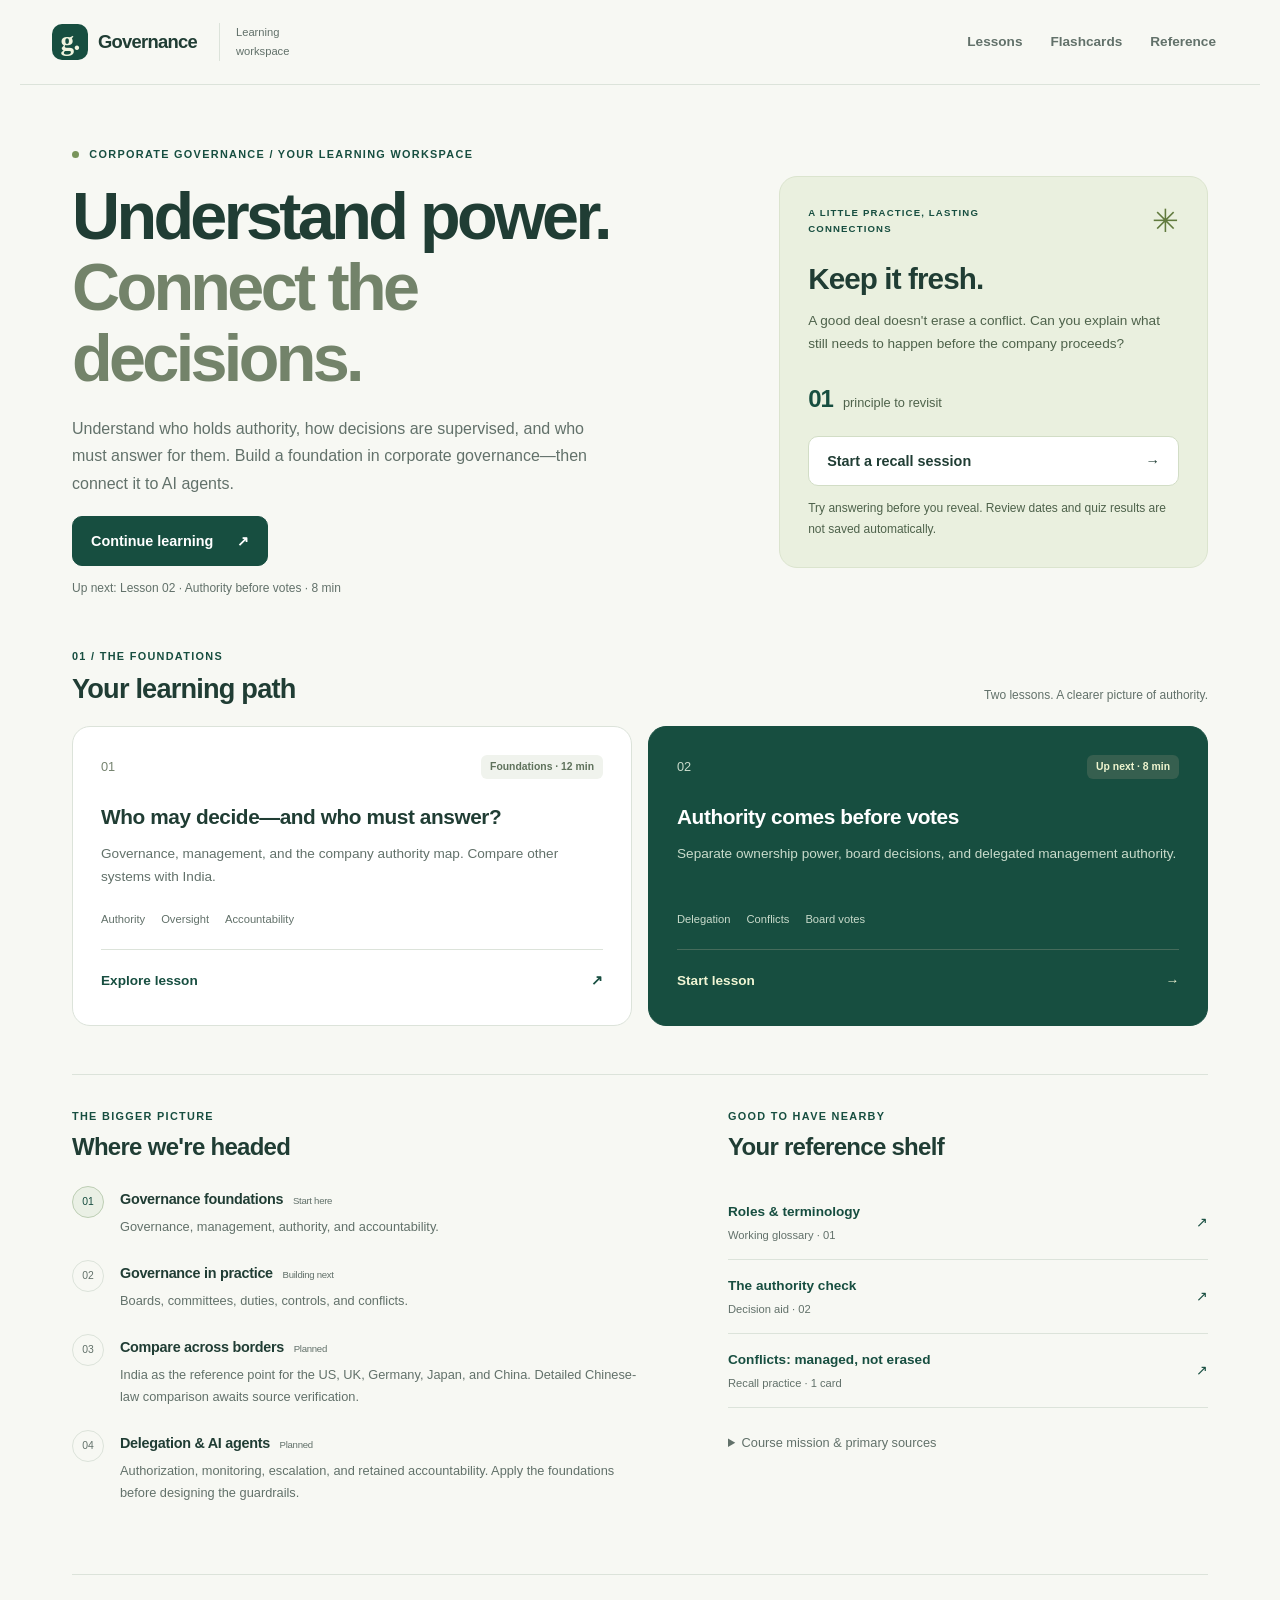
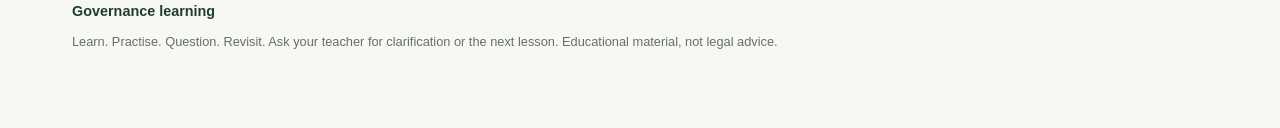
==== index.html @ 14df1645 "Initial release of corporate governance learning site" ====
<!doctype html>
<html lang="en">
<head>
  <meta charset="utf-8">
  <meta name="viewport" content="width=device-width,initial-scale=1">
  <meta name="theme-color" content="#174e40">
  <title>Governance · Learning dashboard</title>
  <link rel="stylesheet" href="assets/course.css">
</head>
<body class="dashboard">
<a class="skip-link" href="#main">Skip to content</a>
<header class="site-header">
  <nav class="site-nav" aria-label="Course navigation">
    <a class="site-brand" href="index.html" aria-current="page">Governance<span class="brand-caption">Learning workspace</span></a>
    <div class="nav-links"><a href="#lessons">Lessons</a><a href="reference/flashcards.html">Flashcards</a><a href="#references">Reference</a></div>
  </nav>
</header>
<main id="main">
  <section class="dashboard-hero" aria-labelledby="welcome-title">
    <div>
      <p class="eyebrow"><span class="status-dot" aria-hidden="true"></span> Corporate governance / Your learning workspace</p>
      <h1 id="welcome-title">Understand power.<br><span>Connect the decisions.</span></h1>
      <p class="hero-description">Understand who holds authority, how decisions are supervised, and who must answer for them. Build a foundation in corporate governance—then connect it to AI agents.</p>
      <a class="button-link primary" href="lessons/0002-authority-before-votes.html">Continue learning <span aria-hidden="true">↗</span></a>
      <p class="hero-caption">Up next: Lesson 02 · Authority before votes · 8 min</p>
    </div>
    <aside class="review-card" aria-labelledby="review-title">
      <div class="card-topline"><span class="eyebrow">A little practice, lasting connections</span><span class="spark" aria-hidden="true">✳</span></div>
      <h2 id="review-title">Keep it fresh.</h2>
      <p>A good deal doesn't erase a conflict. Can you explain what still needs to happen before the company proceeds?</p>
      <p class="recall-summary"><strong>01</strong><span>principle to revisit</span></p>
      <a class="button-link" href="reference/flashcards.html">Start a recall session <span aria-hidden="true">→</span></a>
      <p class="review-note">Try answering before you reveal. Review dates and quiz results are not saved automatically.</p>
    </aside>
  </section>
  <section id="lessons" class="course-section" aria-labelledby="course-title">
    <div class="section-heading"><div><p class="eyebrow">01 / The foundations</p><h2 id="course-title">Your learning path</h2></div><span class="section-note">Two lessons. A clearer picture of authority.</span></div>
    <div class="lesson-grid">
      <article class="lesson-card">
        <div class="card-topline"><span class="lesson-number">01</span><span class="badge">Foundations · 12 min</span></div>
        <h3>Who may decide—and who must answer?</h3><p>Governance, management, and the company authority map. Compare other systems with India.</p>
        <div class="lesson-topics"><span>Authority</span><span>Oversight</span><span>Accountability</span></div>
        <a class="lesson-link" href="lessons/0001-governance-map.html">Explore lesson <span aria-hidden="true">↗</span></a>
      </article>
      <article class="lesson-card next-lesson">
        <div class="card-topline"><span class="lesson-number">02</span><span class="badge">Up next · 8 min</span></div>
        <h3>Authority comes before votes</h3><p>Separate ownership power, board decisions, and delegated management authority.</p>
        <div class="lesson-topics"><span>Delegation</span><span>Conflicts</span><span>Board votes</span></div>
        <a class="lesson-link" href="lessons/0002-authority-before-votes.html">Start lesson <span aria-hidden="true">→</span></a>
      </article>
    </div>
  </section>
  <div class="dashboard-bottom">
    <section aria-labelledby="route-title">
      <p class="eyebrow">The bigger picture</p><h2 id="route-title">Where we're headed</h2>
      <ol class="roadmap">
        <li><span class="route-marker" aria-hidden="true">01</span><div><h3>Governance foundations <span class="text-badge">Start here</span></h3><p>Governance, management, authority, and accountability.</p></div></li>
        <li><span class="route-marker" aria-hidden="true">02</span><div><h3>Governance in practice <span class="text-badge">Building next</span></h3><p>Boards, committees, duties, controls, and conflicts.</p></div></li>
        <li><span class="route-marker" aria-hidden="true">03</span><div><h3>Compare across borders <span class="text-badge">Planned</span></h3><p>India as the reference point for the US, UK, Germany, Japan, and China. Detailed Chinese-law comparison awaits source verification.</p></div></li>
        <li><span class="route-marker" aria-hidden="true">04</span><div><h3>Delegation &amp; AI agents <span class="text-badge">Planned</span></h3><p>Authorization, monitoring, escalation, and retained accountability. Apply the foundations before designing the guardrails.</p></div></li>
      </ol>
    </section>
    <section id="references" class="shelf" aria-labelledby="shelf-title">
      <p class="eyebrow">Good to have nearby</p><h2 id="shelf-title">Your reference shelf</h2>
      <ul class="resource-list">
        <li><a href="reference/governance-basics.html"><span>Roles &amp; terminology<small>Working glossary · 01</small></span><span aria-hidden="true">↗</span></a></li>
        <li><a href="reference/authority-check.html"><span>The authority check<small>Decision aid · 02</small></span><span aria-hidden="true">↗</span></a></li>
        <li><a href="reference/flashcards.html"><span>Conflicts: managed, not erased<small>Recall practice · 1 card</small></span><span aria-hidden="true">↗</span></a></li>
      </ul>
      <details class="course-notes"><summary>Course mission &amp; primary sources</summary><ul><li><a href="MISSION.md">Learning mission</a></li><li><a href="RESOURCES.md">Curated primary sources &amp; research gaps</a></li></ul><p>Sources include India's Companies Act, Delaware law, the UK and German governance codes, and Japan Exchange Group materials.</p></details>
    </section>
  </div>
  <footer class="dashboard-footer"><strong>Governance learning</strong><p>Learn. Practise. Question. Revisit. Ask your teacher for clarification or the next lesson. Educational material, not legal advice.</p></footer>
</main>
</body>
</html>
---- assets/course.css ----
:root {
  color-scheme: light;
  --ink: #203d34;
  --muted: #62716a;
  --accent: #174e40;
  --paper: #f7f8f3;
  --surface: #fff;
  --line: #dce3da;
  --soft: #eaf0e5;
  --radius: 18px;
  font-family: -apple-system, BlinkMacSystemFont, "Segoe UI", sans-serif;
}
* { box-sizing: border-box; }
html { scroll-behavior: smooth; scroll-padding-top: 24px; }
body { margin: 0; background: var(--paper); color: var(--ink); font-size: 16px; line-height: 1.7; -webkit-text-size-adjust: 100%; }
[hidden] { display: none !important; }
a { color: var(--accent); text-underline-offset: 4px; }
a:hover { text-decoration-thickness: 2px; }
:focus-visible { outline: 3px solid #a35c24; outline-offset: 5px; }
main { width: min(100%, 900px); margin: auto; padding: 24px 20px 40px; }
h1, h2, h3 { line-height: 1.2; text-wrap: balance; }
h1 { margin: 24px 0; font-size: clamp(2rem, 6vw, 3.25rem); font-weight: 650; letter-spacing: -.045em; }
h2 { margin-top: 2.25rem; font-size: 1.5rem; letter-spacing: -.03em; }
h3 { font-size: 1.15rem; letter-spacing: -.02em; }
p { margin: 0 0 1.2rem; }
li + li { margin-top: 6px; }
small, .small { color: var(--muted); font-size: .85rem; }
.eyebrow { color: var(--accent); font-size: .68rem; font-weight: 700; text-transform: uppercase; letter-spacing: .12em; margin: 0 0 16px; }
.skip-link { position: absolute; top: -100px; left: 16px; z-index: 10; background: white; padding: 12px 20px; border-radius: 8px; }
.skip-link:focus { top: 12px; }
.site-header { max-width: 1240px; margin: auto; padding: 20px 20px 0; border-bottom: 1px solid var(--line); }
.site-nav { display: flex; flex-direction: column; align-items: flex-start; gap: 12px; }
.site-brand { display: flex; align-items: center; gap: 10px; width: 100%; color: var(--ink); font-size: 1.15rem; font-weight: 750; letter-spacing: -.04em; text-decoration: none; }
.site-brand::before { content: "g."; display: grid; place-items: center; flex: 0 0 36px; height: 36px; background: var(--accent); border-radius: 10px; color: #f1f4de; font-family: Georgia, serif; font-size: 1.7rem; line-height: 1; }
.brand-caption { display: none; font-size: .7rem; font-weight: 400; letter-spacing: 0; color: var(--muted); }
.nav-links { display: flex; flex-wrap: wrap; gap: 4px; padding-bottom: 12px; font-size: .85rem; }
.nav-links a { display: inline-flex; align-items: center; min-height: 44px; padding: 8px 12px; border-radius: 9px; text-decoration: none; color: var(--muted); font-weight: 550; }
.nav-links a:hover, .nav-links a[aria-current="page"] { background: var(--soft); color: var(--accent); }
button, .button-link { display: inline-flex; justify-content: center; align-items: center; gap: 24px; min-height: 48px; max-width: 100%; padding: 12px 18px; background: var(--surface); border: 1px solid var(--line); border-radius: 10px; color: var(--ink); font: inherit; font-size: .9rem; font-weight: 600; text-decoration: none; cursor: pointer; }
button { margin: 4px 4px 4px 0; text-align: left; }
button:hover, .button-link:hover { background: var(--soft); border-color: #96b1a0; text-decoration: none; }
.primary, button[type="submit"] { background: var(--accent); color: white; border-color: var(--accent); }
.primary:hover, button[type="submit"]:hover { background: #0b382c; }
.dashboard main { width: min(100%, 1200px); padding-top: 36px; }
.dashboard-hero { display: grid; grid-template-columns: minmax(0, 1fr); gap: 28px; }
.dashboard h1 { margin: 18px 0 22px; font-size: clamp(2.5rem, 5.2vw, 4.25rem); line-height: 1.06; letter-spacing: -.055em; }
.dashboard h1 span { color: #73836a; }
.status-dot { display: inline-block; width: 7px; height: 7px; background: #79945a; border-radius: 50%; margin-right: 6px; }
.hero-description { max-width: 530px; color: var(--muted); font-size: 1rem; }
.hero-caption { margin: 12px 0 0; font-size: .75rem; color: var(--muted); }
.review-card { background: #eaf0df; border: 1px solid #dbe4ce; border-radius: var(--radius); padding: 24px; }
.card-topline { display: flex; align-items: center; justify-content: space-between; gap: 12px; }
.card-topline .eyebrow { margin: 0; font-size: .6rem; max-width: 200px; }
.spark { font-size: 2rem; color: #617a3e; line-height: 1; }
.review-card h2 { margin: 24px 0 12px; font-size: 1.85rem; }
.review-card p { font-size: .85rem; color: #4e624b; }
.recall-summary { display: flex; gap: 10px; align-items: baseline; margin: 24px 0 16px; }
.recall-summary strong { color: var(--accent); font-size: 1.5rem; letter-spacing: -.04em; }
.recall-summary span { font-size: .8rem; }
.review-card .button-link { width: 100%; justify-content: space-between; border-color: #d2ddc6; }
.review-card .review-note { font-size: .75rem; margin: 12px 0 0; }
.course-section { margin-top: 48px; }
.section-heading { display: flex; flex-wrap: wrap; gap: 12px; justify-content: space-between; align-items: end; margin-bottom: 20px; }
.section-heading .eyebrow { margin-bottom: 8px; }
.section-heading h2 { margin: 0; font-size: 1.7rem; }
.section-note { font-size: .75rem; color: var(--muted); }
.lesson-grid { display: grid; grid-template-columns: minmax(0, 1fr); gap: 16px; }
.lesson-card { display: flex; flex-direction: column; min-width: 0; padding: 24px; border: 1px solid var(--line); border-radius: var(--radius); background: var(--surface); }
.lesson-number { color: #75836f; font-size: .8rem; font-variant-numeric: tabular-nums; }
.badge { font-size: .65rem; font-weight: 600; padding: 3px 9px; border-radius: 6px; background: #f0f3ed; color: #5f725c; }
.lesson-card h3 { font-size: 1.3rem; margin: 26px 0 12px; }
.lesson-card > p { font-size: .85rem; color: var(--muted); margin-bottom: 16px; }
.lesson-topics { display: flex; flex-wrap: wrap; gap: 8px 16px; margin-top: auto; padding-top: 6px; color: var(--muted); font-size: .7rem; }
.lesson-link { display: flex; align-items: center; justify-content: space-between; min-height: 48px; padding-top: 14px; margin-top: 20px; border-top: 1px solid var(--line); text-decoration: none; font-size: .85rem; font-weight: 650; }
.next-lesson { background: var(--accent); border-color: var(--accent); color: white; }
.next-lesson .lesson-number, .next-lesson > p, .next-lesson .lesson-topics { color: #c9dbcb; }
.next-lesson .badge { background: #365f4f; color: #eff5cf; }
.next-lesson .lesson-link { color: #f0f5d4; border-color: #456b5b; }
.dashboard-bottom { display: grid; grid-template-columns: minmax(0, 1fr); gap: 36px; margin-top: 48px; padding-top: 32px; border-top: 1px solid var(--line); }
.dashboard-bottom h2 { margin: 0 0 24px; }
.dashboard-bottom .eyebrow { margin-bottom: 8px; }
.roadmap { list-style: none; padding: 0; margin: 0; }
.roadmap li { display: flex; gap: 16px; margin: 0; padding-bottom: 22px; }
.route-marker { display: grid; place-items: center; flex: 0 0 32px; height: 32px; border: 1px solid var(--line); border-radius: 50%; font-size: .65rem; color: var(--muted); }
.roadmap li:first-child .route-marker { background: var(--soft); color: var(--accent); border-color: #bdceb4; }
.roadmap h3 { font-size: .9rem; margin: 5px 0 8px; }
.roadmap p { font-size: .8rem; color: var(--muted); margin: 0; }
.text-badge { display: inline-block; font-size: .6rem; font-weight: 400; color: var(--muted); margin-left: 6px; }
.resource-list { list-style: none; padding: 0; margin: 0; }
.resource-list li { margin: 0; border-bottom: 1px solid var(--line); }
.resource-list a { display: flex; align-items: center; justify-content: space-between; gap: 12px; padding: 14px 0; text-decoration: none; font-weight: 550; font-size: .85rem; }
.resource-list small { display: block; font-size: .7rem; font-weight: 400; margin-top: 3px; }
.course-notes { margin-top: 12px; }
summary { cursor: pointer; color: var(--muted); font-size: .8rem; padding: 12px 0; min-height: 44px; }
details p, details ul { font-size: .85rem; color: var(--muted); }
.callout, fieldset { min-width: 0; border: 1px solid var(--line); border-radius: var(--radius); padding: 24px 20px; margin: 28px 0; background: var(--surface); }
.callout { border-left: 4px solid var(--accent); }
.callout > :last-child { margin-bottom: 0; }
blockquote { margin-left: 0; margin-right: 0; }
fieldset { background: #f0f3ec; }
legend { max-width: 100%; padding: 0 8px; font-weight: 650; line-height: 1.5; }
label { display: flex; align-items: baseline; gap: 12px; min-height: 48px; padding: 12px; margin: 8px 0; border: 1px solid var(--line); border-radius: 9px; background: white; cursor: pointer; font-size: .9rem; }
label:hover { border-color: #96b1a0; }
label:has(input:checked) { background: #e2ecdc; border-color: var(--accent); }
input[type="radio"] { accent-color: var(--accent); flex-shrink: 0; }
.feedback { margin: 12px 0 0; font-size: .85rem; }
.feedback:empty { display: none; }
[data-result]:not(:empty) { padding: 20px; border: 1px solid var(--line); border-radius: 12px; background: var(--soft); margin-top: 20px; }
table { display: block; width: 100%; max-width: 100%; overflow-x: auto; border-spacing: 0; border: 1px solid var(--line); border-radius: 12px; background: var(--surface); font-size: .9rem; margin: 24px 0; }
th, td { text-align: left; padding: 14px; border-bottom: 1px solid var(--line); vertical-align: top; min-width: 110px; }
th { background: var(--soft); font-size: .8rem; font-weight: 650; }
tr:last-child td { border-bottom: 0; }
pre { white-space: pre-wrap; overflow-wrap: anywhere; padding: 20px; background: var(--soft); border-radius: 12px; font-size: .85rem; }
.card-grid { display: grid; gap: 16px; }
.course-card { min-width: 0; padding: 24px; border: 1px solid var(--line); border-radius: var(--radius); background: var(--surface); }
.course-card h2 { margin-top: 12px; font-size: 1.4rem; }
.flashcard-answer { margin-top: 24px; }
.page-nav { display: flex; flex-direction: column; align-items: flex-start; gap: 16px; border-top: 1px solid var(--line); padding-top: 24px; margin-top: 40px; font-size: .85rem; }
.page-nav a { display: inline-flex; align-items: center; min-height: 44px; }
.dashboard-footer, .site-footer { border-top: 1px solid var(--line); margin-top: 48px; padding-top: 24px; font-size: .8rem; color: var(--muted); }
.dashboard-footer strong { color: var(--ink); font-size: .9rem; }
.dashboard-footer p { margin-top: 8px; max-width: 740px; }
.site-footer { max-width: 900px; margin: 0 auto; padding: 24px 20px 40px; }
@media (min-width: 600px) {
  main { padding: 36px 32px 56px; }
  .site-header { padding: 20px 32px; }
  .site-nav { flex-direction: row; align-items: center; justify-content: space-between; gap: 20px; }
  .site-brand { width: auto; }
  .nav-links { padding: 0; }
  .lesson-grid { grid-template-columns: repeat(2, minmax(0, 1fr)); }
  .page-nav { flex-direction: row; flex-wrap: wrap; align-items: center; justify-content: space-between; }
}
@media (min-width: 1000px) {
  .brand-caption { display: block; margin-left: 12px; padding-left: 16px; border-left: 1px solid var(--line); }
  .dashboard main { padding-top: 60px; }
  .dashboard-hero { grid-template-columns: minmax(0, 1.5fr) minmax(0, 1fr); gap: 64px; align-items: center; }
  .review-card { padding: 28px; }
  .lesson-card { padding: 28px; }
  .dashboard-bottom { grid-template-columns: minmax(0, 1.2fr) minmax(0, 1fr); gap: 80px; }
}
@media (prefers-reduced-motion: no-preference) {
  a, button { transition: background-color .15s, border-color .15s; }
}
@media (prefers-reduced-motion: reduce) {
  html { scroll-behavior: auto; }
}
@media print {
  body { background: white; color: #111; font-size: 11pt; }
  main, .dashboard main { padding: 0; max-width: none; width: 100%; }
  button, .button-link, .site-header, .skip-link, .review-card, .page-nav, .site-footer { display: none; }
  h2, fieldset, .callout, .lesson-card { break-inside: avoid; }
  table { display: table; overflow: visible; font-size: 9pt; }
  th, td { min-width: 0; }
  a { color: inherit; }
  .feedback { display: none; }
  .dashboard-hero, .dashboard-bottom { display: block; }
  .lesson-grid { grid-template-columns: repeat(2, minmax(0, 1fr)); }
  .next-lesson { background: white; color: #111; }
  .next-lesson .lesson-link, .next-lesson > p, .next-lesson .lesson-topics, .next-lesson .lesson-number { color: #333; }
}
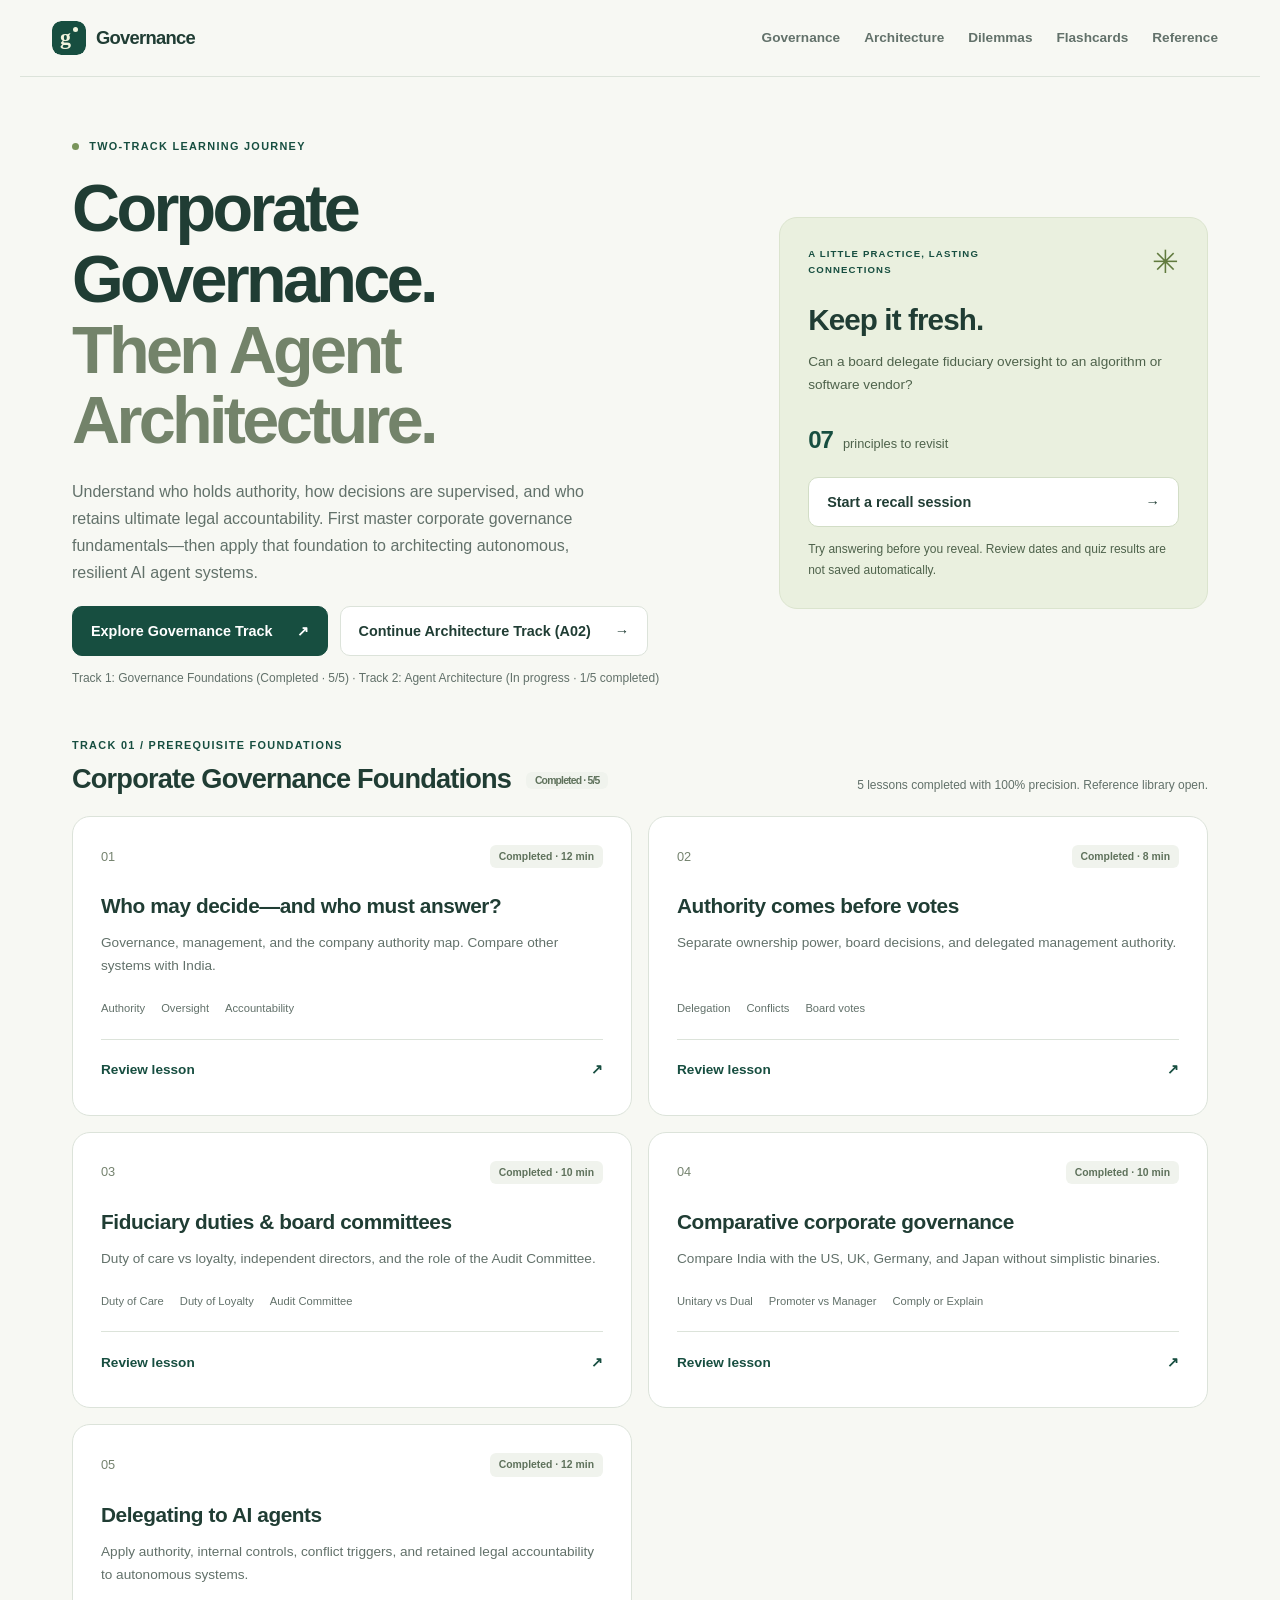
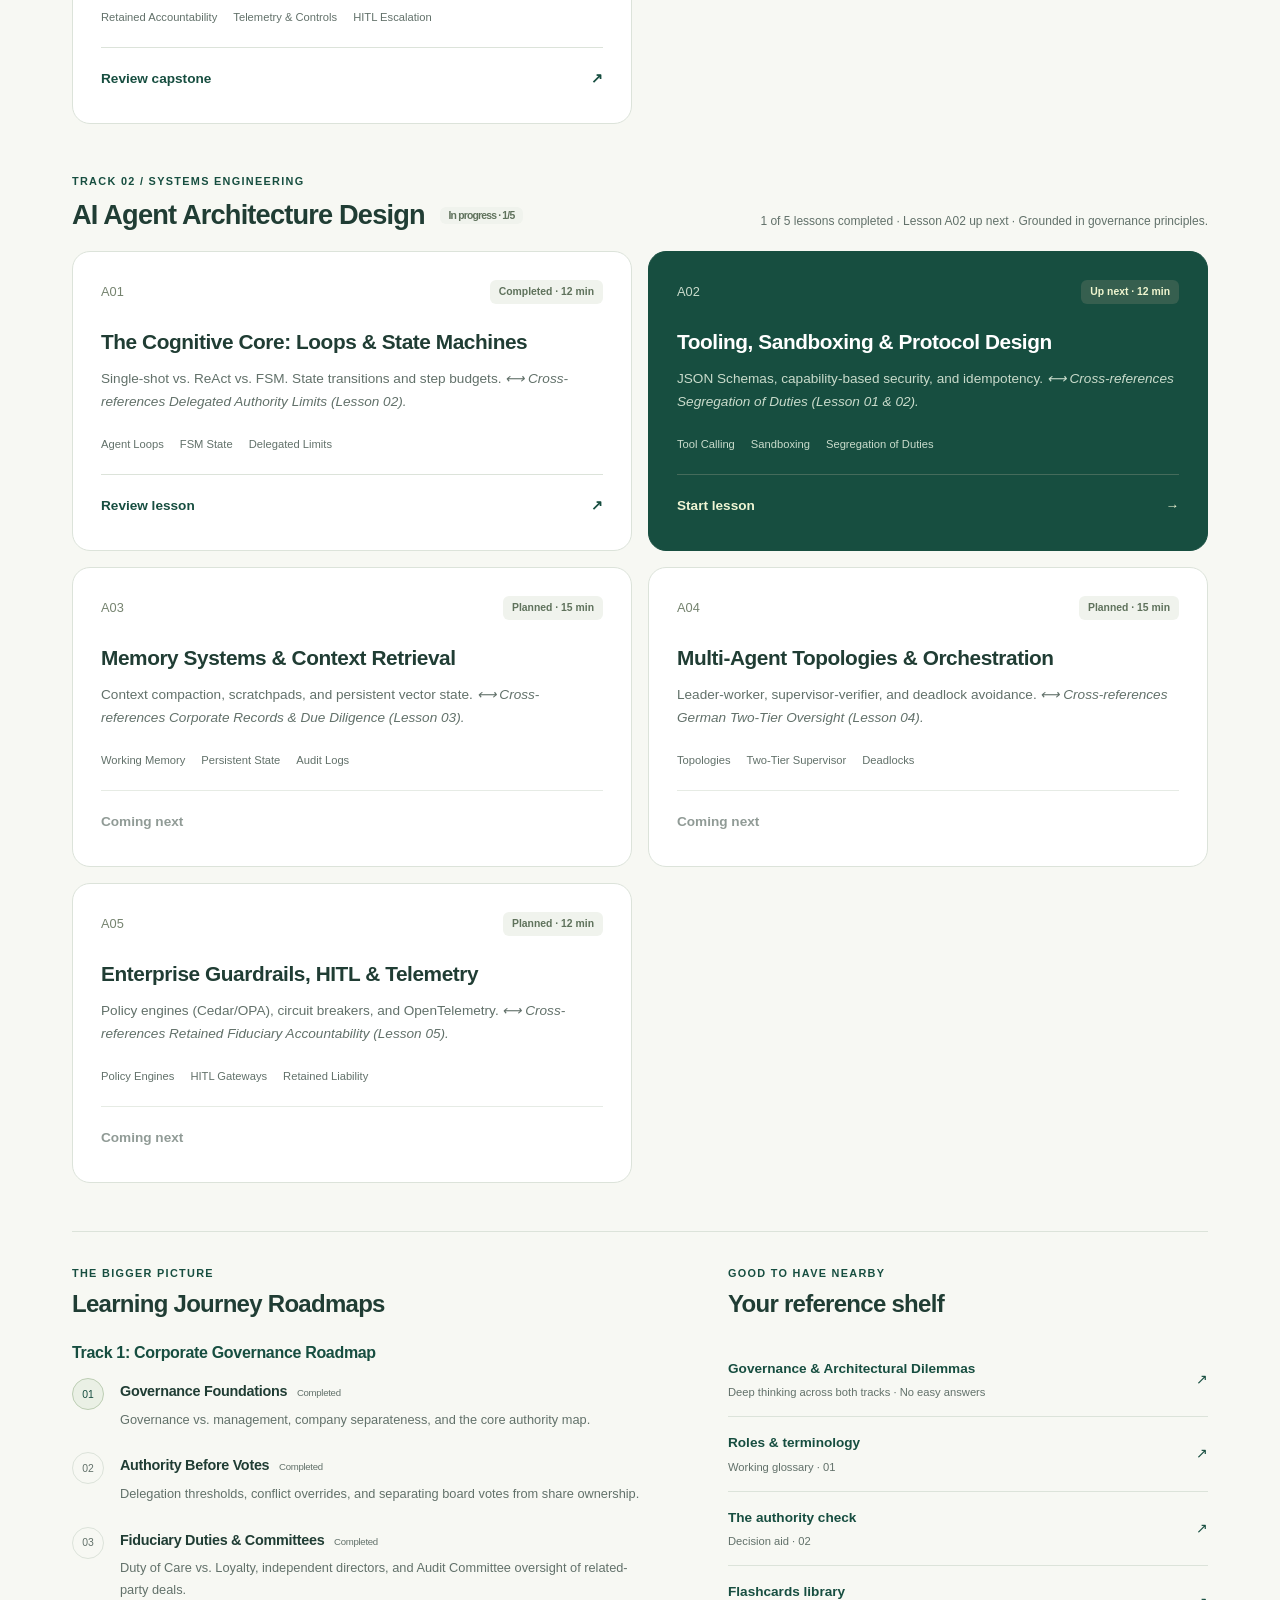
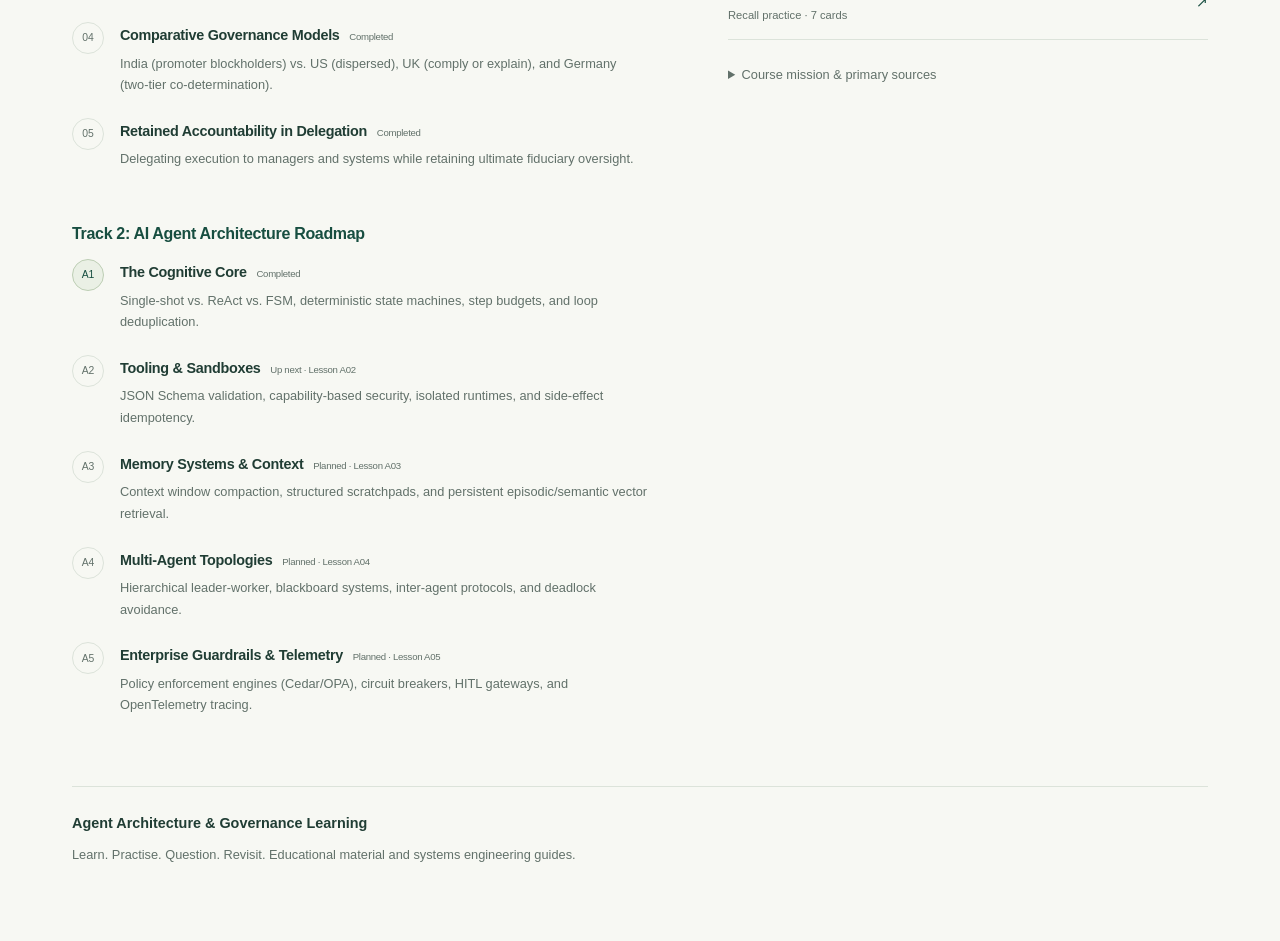
==== commit 51fd13eb: "Track 2: Agent Architecture" ====
--- a/index.html
+++ b/index.html
@@ -1,76 +1,250 @@
 <!doctype html>
 <html lang="en">
 <head>
+<!-- Google tag (gtag.js) -->
+<script async src="https://www.googletagmanager.com/gtag/js?id=G-Z56XV344LR"></script>
+<script>
+  window.dataLayer = window.dataLayer || [];
+  function gtag(){dataLayer.push(arguments);}
+  gtag('js', new Date());
+
+  gtag('config', 'G-Z56XV344LR');
+</script>
   <meta charset="utf-8">
   <meta name="viewport" content="width=device-width,initial-scale=1">
   <meta name="theme-color" content="#174e40">
-  <title>Governance · Learning dashboard</title>
+  <title>Agent Architecture &amp; Governance · Learning Workspace</title>
   <link rel="stylesheet" href="assets/course.css">
 </head>
 <body class="dashboard">
 <a class="skip-link" href="#main">Skip to content</a>
 <header class="site-header">
   <nav class="site-nav" aria-label="Course navigation">
-    <a class="site-brand" href="index.html" aria-current="page">Governance<span class="brand-caption">Learning workspace</span></a>
-    <div class="nav-links"><a href="#lessons">Lessons</a><a href="reference/flashcards.html">Flashcards</a><a href="#references">Reference</a></div>
+    <a class="site-brand" href="index.html" aria-current="page">Governance</a>
+    <div class="nav-links">
+      <a href="#track-governance">Governance</a>
+      <a href="#track-agents">Architecture</a>
+      <a href="reference/deep-thinking.html">Dilemmas</a>
+      <a href="reference/flashcards.html">Flashcards</a>
+      <a href="#references">Reference</a>
+    </div>
   </nav>
 </header>
 <main id="main">
   <section class="dashboard-hero" aria-labelledby="welcome-title">
     <div>
-      <p class="eyebrow"><span class="status-dot" aria-hidden="true"></span> Corporate governance / Your learning workspace</p>
-      <h1 id="welcome-title">Understand power.<br><span>Connect the decisions.</span></h1>
-      <p class="hero-description">Understand who holds authority, how decisions are supervised, and who must answer for them. Build a foundation in corporate governance—then connect it to AI agents.</p>
-      <a class="button-link primary" href="lessons/0002-authority-before-votes.html">Continue learning <span aria-hidden="true">↗</span></a>
-      <p class="hero-caption">Up next: Lesson 02 · Authority before votes · 8 min</p>
+      <p class="eyebrow"><span class="status-dot" aria-hidden="true"></span> Two-Track Learning Journey</p>
+      <h1 id="welcome-title">Corporate Governance.<br><span>Then Agent Architecture.</span></h1>
+      <p class="hero-description">Understand who holds authority, how decisions are supervised, and who retains ultimate legal accountability. First master corporate governance fundamentals—then apply that foundation to architecting autonomous, resilient AI agent systems.</p>
+      <div style="display: flex; gap: 12px; flex-wrap: wrap;">
+        <a class="button-link primary" href="lessons/0001-governance-map.html">Explore Governance Track <span aria-hidden="true">↗</span></a>
+        <a class="button-link" href="lessons/agent-02-tooling-and-sandboxing.html">Continue Architecture Track (A02) <span aria-hidden="true">→</span></a>
+      </div>
+      <p class="hero-caption">Track 1: Governance Foundations (Completed · 5/5) · Track 2: Agent Architecture (In progress · 1/5 completed)</p>
     </div>
     <aside class="review-card" aria-labelledby="review-title">
       <div class="card-topline"><span class="eyebrow">A little practice, lasting connections</span><span class="spark" aria-hidden="true">✳</span></div>
       <h2 id="review-title">Keep it fresh.</h2>
-      <p>A good deal doesn't erase a conflict. Can you explain what still needs to happen before the company proceeds?</p>
-      <p class="recall-summary"><strong>01</strong><span>principle to revisit</span></p>
+      <p>Can a board delegate fiduciary oversight to an algorithm or software vendor?</p>
+      <p class="recall-summary"><strong>07</strong><span>principles to revisit</span></p>
       <a class="button-link" href="reference/flashcards.html">Start a recall session <span aria-hidden="true">→</span></a>
       <p class="review-note">Try answering before you reveal. Review dates and quiz results are not saved automatically.</p>
     </aside>
   </section>
-  <section id="lessons" class="course-section" aria-labelledby="course-title">
-    <div class="section-heading"><div><p class="eyebrow">01 / The foundations</p><h2 id="course-title">Your learning path</h2></div><span class="section-note">Two lessons. A clearer picture of authority.</span></div>
+
+  <!-- Track 1: Corporate Governance Foundations -->
+  <section id="track-governance" class="course-section" aria-labelledby="gov-track-title">
+    <div class="section-heading">
+      <div>
+        <p class="eyebrow">Track 01 / Prerequisite Foundations</p>
+        <h2 id="gov-track-title">Corporate Governance Foundations <span class="badge" style="vertical-align: middle; margin-left: 8px;">Completed · 5/5</span></h2>
+      </div>
+      <span class="section-note">5 lessons completed with 100% precision. Reference library open.</span>
+    </div>
     <div class="lesson-grid">
       <article class="lesson-card">
-        <div class="card-topline"><span class="lesson-number">01</span><span class="badge">Foundations · 12 min</span></div>
-        <h3>Who may decide—and who must answer?</h3><p>Governance, management, and the company authority map. Compare other systems with India.</p>
+        <div class="card-topline"><span class="lesson-number">01</span><span class="badge">Completed · 12 min</span></div>
+        <h3>Who may decide—and who must answer?</h3>
+        <p>Governance, management, and the company authority map. Compare other systems with India.</p>
         <div class="lesson-topics"><span>Authority</span><span>Oversight</span><span>Accountability</span></div>
-        <a class="lesson-link" href="lessons/0001-governance-map.html">Explore lesson <span aria-hidden="true">↗</span></a>
+        <a class="lesson-link" href="lessons/0001-governance-map.html">Review lesson <span aria-hidden="true">↗</span></a>
+      </article>
+      <article class="lesson-card">
+        <div class="card-topline"><span class="lesson-number">02</span><span class="badge">Completed · 8 min</span></div>
+        <h3>Authority comes before votes</h3>
+        <p>Separate ownership power, board decisions, and delegated management authority.</p>
+        <div class="lesson-topics"><span>Delegation</span><span>Conflicts</span><span>Board votes</span></div>
+        <a class="lesson-link" href="lessons/0002-authority-before-votes.html">Review lesson <span aria-hidden="true">↗</span></a>
+      </article>
+      <article class="lesson-card">
+        <div class="card-topline"><span class="lesson-number">03</span><span class="badge">Completed · 10 min</span></div>
+        <h3>Fiduciary duties &amp; board committees</h3>
+        <p>Duty of care vs loyalty, independent directors, and the role of the Audit Committee.</p>
+        <div class="lesson-topics"><span>Duty of Care</span><span>Duty of Loyalty</span><span>Audit Committee</span></div>
+        <a class="lesson-link" href="lessons/0003-fiduciary-duties-and-committees.html">Review lesson <span aria-hidden="true">↗</span></a>
+      </article>
+      <article class="lesson-card">
+        <div class="card-topline"><span class="lesson-number">04</span><span class="badge">Completed · 10 min</span></div>
+        <h3>Comparative corporate governance</h3>
+        <p>Compare India with the US, UK, Germany, and Japan without simplistic binaries.</p>
+        <div class="lesson-topics"><span>Unitary vs Dual</span><span>Promoter vs Manager</span><span>Comply or Explain</span></div>
+        <a class="lesson-link" href="lessons/0004-comparative-governance.html">Review lesson <span aria-hidden="true">↗</span></a>
+      </article>
+      <article class="lesson-card">
+        <div class="card-topline"><span class="lesson-number">05</span><span class="badge">Completed · 12 min</span></div>
+        <h3>Delegating to AI agents</h3>
+        <p>Apply authority, internal controls, conflict triggers, and retained legal accountability to autonomous systems.</p>
+        <div class="lesson-topics"><span>Retained Accountability</span><span>Telemetry &amp; Controls</span><span>HITL Escalation</span></div>
+        <a class="lesson-link" href="lessons/0005-ai-agent-governance.html">Review capstone <span aria-hidden="true">↗</span></a>
+      </article>
+    </div>
+  </section>
+
+  <!-- Track 2: AI Agent Architecture Design -->
+  <section id="track-agents" class="course-section" aria-labelledby="agent-track-title">
+    <div class="section-heading">
+      <div>
+        <p class="eyebrow">Track 02 / Systems Engineering</p>
+        <h2 id="agent-track-title">AI Agent Architecture Design <span class="badge" style="vertical-align: middle; margin-left: 8px;">In progress · 1/5</span></h2>
+      </div>
+      <span class="section-note">1 of 5 lessons completed · Lesson A02 up next · Grounded in governance principles.</span>
+    </div>
+    <div class="lesson-grid">
+      <article class="lesson-card">
+        <div class="card-topline"><span class="lesson-number">A01</span><span class="badge">Completed · 12 min</span></div>
+        <h3>The Cognitive Core: Loops &amp; State Machines</h3>
+        <p>Single-shot vs. ReAct vs. FSM. State transitions and step budgets. <em>⟷ Cross-references Delegated Authority Limits (Lesson 02).</em></p>
+        <div class="lesson-topics"><span>Agent Loops</span><span>FSM State</span><span>Delegated Limits</span></div>
+        <a class="lesson-link" href="lessons/agent-01-core-loop-and-state.html">Review lesson <span aria-hidden="true">↗</span></a>
       </article>
       <article class="lesson-card next-lesson">
-        <div class="card-topline"><span class="lesson-number">02</span><span class="badge">Up next · 8 min</span></div>
-        <h3>Authority comes before votes</h3><p>Separate ownership power, board decisions, and delegated management authority.</p>
-        <div class="lesson-topics"><span>Delegation</span><span>Conflicts</span><span>Board votes</span></div>
-        <a class="lesson-link" href="lessons/0002-authority-before-votes.html">Start lesson <span aria-hidden="true">→</span></a>
+        <div class="card-topline"><span class="lesson-number">A02</span><span class="badge">Up next · 12 min</span></div>
+        <h3>Tooling, Sandboxing &amp; Protocol Design</h3>
+        <p>JSON Schemas, capability-based security, and idempotency. <em>⟷ Cross-references Segregation of Duties (Lesson 01 &amp; 02).</em></p>
+        <div class="lesson-topics"><span>Tool Calling</span><span>Sandboxing</span><span>Segregation of Duties</span></div>
+        <a class="lesson-link" href="lessons/agent-02-tooling-and-sandboxing.html">Start lesson <span aria-hidden="true">→</span></a>
+      </article>
+      <article class="lesson-card">
+        <div class="card-topline"><span class="lesson-number">A03</span><span class="badge">Planned · 15 min</span></div>
+        <h3>Memory Systems &amp; Context Retrieval</h3>
+        <p>Context compaction, scratchpads, and persistent vector state. <em>⟷ Cross-references Corporate Records &amp; Due Diligence (Lesson 03).</em></p>
+        <div class="lesson-topics"><span>Working Memory</span><span>Persistent State</span><span>Audit Logs</span></div>
+        <span class="lesson-link small" style="opacity: 0.7;">Coming next</span>
+      </article>
+      <article class="lesson-card">
+        <div class="card-topline"><span class="lesson-number">A04</span><span class="badge">Planned · 15 min</span></div>
+        <h3>Multi-Agent Topologies &amp; Orchestration</h3>
+        <p>Leader-worker, supervisor-verifier, and deadlock avoidance. <em>⟷ Cross-references German Two-Tier Oversight (Lesson 04).</em></p>
+        <div class="lesson-topics"><span>Topologies</span><span>Two-Tier Supervisor</span><span>Deadlocks</span></div>
+        <span class="lesson-link small" style="opacity: 0.7;">Coming next</span>
+      </article>
+      <article class="lesson-card">
+        <div class="card-topline"><span class="lesson-number">A05</span><span class="badge">Planned · 12 min</span></div>
+        <h3>Enterprise Guardrails, HITL &amp; Telemetry</h3>
+        <p>Policy engines (Cedar/OPA), circuit breakers, and OpenTelemetry. <em>⟷ Cross-references Retained Fiduciary Accountability (Lesson 05).</em></p>
+        <div class="lesson-topics"><span>Policy Engines</span><span>HITL Gateways</span><span>Retained Liability</span></div>
+        <span class="lesson-link small" style="opacity: 0.7;">Coming next</span>
       </article>
     </div>
   </section>
+
   <div class="dashboard-bottom">
     <section aria-labelledby="route-title">
-      <p class="eyebrow">The bigger picture</p><h2 id="route-title">Where we're headed</h2>
+      <p class="eyebrow">The bigger picture</p>
+      <h2 id="route-title">Learning Journey Roadmaps</h2>
+
+      <!-- Track 1 Roadmap: Corporate Governance -->
+      <h3 style="font-size: 1rem; margin: 1.5rem 0 1rem; color: var(--accent); font-weight: 700;">Track 1: Corporate Governance Roadmap</h3>
+      <ol class="roadmap" style="margin-bottom: 2rem;">
+        <li>
+          <span class="route-marker" aria-hidden="true">01</span>
+          <div>
+            <h3>Governance Foundations <span class="text-badge">Completed</span></h3>
+            <p>Governance vs. management, company separateness, and the core authority map.</p>
+          </div>
+        </li>
+        <li>
+          <span class="route-marker" aria-hidden="true">02</span>
+          <div>
+            <h3>Authority Before Votes <span class="text-badge">Completed</span></h3>
+            <p>Delegation thresholds, conflict overrides, and separating board votes from share ownership.</p>
+          </div>
+        </li>
+        <li>
+          <span class="route-marker" aria-hidden="true">03</span>
+          <div>
+            <h3>Fiduciary Duties &amp; Committees <span class="text-badge">Completed</span></h3>
+            <p>Duty of Care vs. Loyalty, independent directors, and Audit Committee oversight of related-party deals.</p>
+          </div>
+        </li>
+        <li>
+          <span class="route-marker" aria-hidden="true">04</span>
+          <div>
+            <h3>Comparative Governance Models <span class="text-badge">Completed</span></h3>
+            <p>India (promoter blockholders) vs. US (dispersed), UK (comply or explain), and Germany (two-tier co-determination).</p>
+          </div>
+        </li>
+        <li>
+          <span class="route-marker" aria-hidden="true">05</span>
+          <div>
+            <h3>Retained Accountability in Delegation <span class="text-badge">Completed</span></h3>
+            <p>Delegating execution to managers and systems while retaining ultimate fiduciary oversight.</p>
+          </div>
+        </li>
+      </ol>
+
+      <!-- Track 2 Roadmap: AI Agent Architecture -->
+      <h3 style="font-size: 1rem; margin: 1.5rem 0 1rem; color: var(--accent); font-weight: 700;">Track 2: AI Agent Architecture Roadmap</h3>
       <ol class="roadmap">
-        <li><span class="route-marker" aria-hidden="true">01</span><div><h3>Governance foundations <span class="text-badge">Start here</span></h3><p>Governance, management, authority, and accountability.</p></div></li>
-        <li><span class="route-marker" aria-hidden="true">02</span><div><h3>Governance in practice <span class="text-badge">Building next</span></h3><p>Boards, committees, duties, controls, and conflicts.</p></div></li>
-        <li><span class="route-marker" aria-hidden="true">03</span><div><h3>Compare across borders <span class="text-badge">Planned</span></h3><p>India as the reference point for the US, UK, Germany, Japan, and China. Detailed Chinese-law comparison awaits source verification.</p></div></li>
-        <li><span class="route-marker" aria-hidden="true">04</span><div><h3>Delegation &amp; AI agents <span class="text-badge">Planned</span></h3><p>Authorization, monitoring, escalation, and retained accountability. Apply the foundations before designing the guardrails.</p></div></li>
+        <li>
+          <span class="route-marker" aria-hidden="true">A1</span>
+          <div>
+            <h3>The Cognitive Core <span class="text-badge">Completed</span></h3>
+            <p>Single-shot vs. ReAct vs. FSM, deterministic state machines, step budgets, and loop deduplication.</p>
+          </div>
+        </li>
+        <li>
+          <span class="route-marker" aria-hidden="true">A2</span>
+          <div>
+            <h3>Tooling &amp; Sandboxes <span class="text-badge">Up next · Lesson A02</span></h3>
+            <p>JSON Schema validation, capability-based security, isolated runtimes, and side-effect idempotency.</p>
+          </div>
+        </li>
+        <li>
+          <span class="route-marker" aria-hidden="true">A3</span>
+          <div>
+            <h3>Memory Systems &amp; Context <span class="text-badge">Planned · Lesson A03</span></h3>
+            <p>Context window compaction, structured scratchpads, and persistent episodic/semantic vector retrieval.</p>
+          </div>
+        </li>
+        <li>
+          <span class="route-marker" aria-hidden="true">A4</span>
+          <div>
+            <h3>Multi-Agent Topologies <span class="text-badge">Planned · Lesson A04</span></h3>
+            <p>Hierarchical leader-worker, blackboard systems, inter-agent protocols, and deadlock avoidance.</p>
+          </div>
+        </li>
+        <li>
+          <span class="route-marker" aria-hidden="true">A5</span>
+          <div>
+            <h3>Enterprise Guardrails &amp; Telemetry <span class="text-badge">Planned · Lesson A05</span></h3>
+            <p>Policy enforcement engines (Cedar/OPA), circuit breakers, HITL gateways, and OpenTelemetry tracing.</p>
+          </div>
+        </li>
       </ol>
     </section>
     <section id="references" class="shelf" aria-labelledby="shelf-title">
       <p class="eyebrow">Good to have nearby</p><h2 id="shelf-title">Your reference shelf</h2>
       <ul class="resource-list">
+        <li><a href="reference/deep-thinking.html"><span>Governance &amp; Architectural Dilemmas<small>Deep thinking across both tracks · No easy answers</small></span><span aria-hidden="true">↗</span></a></li>
         <li><a href="reference/governance-basics.html"><span>Roles &amp; terminology<small>Working glossary · 01</small></span><span aria-hidden="true">↗</span></a></li>
         <li><a href="reference/authority-check.html"><span>The authority check<small>Decision aid · 02</small></span><span aria-hidden="true">↗</span></a></li>
-        <li><a href="reference/flashcards.html"><span>Conflicts: managed, not erased<small>Recall practice · 1 card</small></span><span aria-hidden="true">↗</span></a></li>
+        <li><a href="reference/flashcards.html"><span>Flashcards library<small>Recall practice · 7 cards</small></span><span aria-hidden="true">↗</span></a></li>
       </ul>
-      <details class="course-notes"><summary>Course mission &amp; primary sources</summary><ul><li><a href="MISSION.md">Learning mission</a></li><li><a href="RESOURCES.md">Curated primary sources &amp; research gaps</a></li></ul><p>Sources include India's Companies Act, Delaware law, the UK and German governance codes, and Japan Exchange Group materials.</p></details>
+      <details class="course-notes"><summary>Course mission &amp; primary sources</summary><ul><li><a href="mission.html">Learning mission</a></li><li><a href="resources.html">Curated primary sources &amp; research gaps</a></li></ul><p>Sources include India's Companies Act, Delaware law, UK &amp; German codes, and systems engineering standards.</p></details>
     </section>
   </div>
-  <footer class="dashboard-footer"><strong>Governance learning</strong><p>Learn. Practise. Question. Revisit. Ask your teacher for clarification or the next lesson. Educational material, not legal advice.</p></footer>
+  <footer class="dashboard-footer"><strong>Agent Architecture &amp; Governance Learning</strong><p>Learn. Practise. Question. Revisit. Educational material and systems engineering guides.</p></footer>
 </main>
 </body>
 </html>
--- a/assets/course.css
+++ b/assets/course.css
@@ -28,13 +28,12 @@
 .eyebrow { color: var(--accent); font-size: .68rem; font-weight: 700; text-transform: uppercase; letter-spacing: .12em; margin: 0 0 16px; }
 .skip-link { position: absolute; top: -100px; left: 16px; z-index: 10; background: white; padding: 12px 20px; border-radius: 8px; }
 .skip-link:focus { top: 12px; }
-.site-header { max-width: 1240px; margin: auto; padding: 20px 20px 0; border-bottom: 1px solid var(--line); }
-.site-nav { display: flex; flex-direction: column; align-items: flex-start; gap: 12px; }
-.site-brand { display: flex; align-items: center; gap: 10px; width: 100%; color: var(--ink); font-size: 1.15rem; font-weight: 750; letter-spacing: -.04em; text-decoration: none; }
-.site-brand::before { content: "g."; display: grid; place-items: center; flex: 0 0 36px; height: 36px; background: var(--accent); border-radius: 10px; color: #f1f4de; font-family: Georgia, serif; font-size: 1.7rem; line-height: 1; }
-.brand-caption { display: none; font-size: .7rem; font-weight: 400; letter-spacing: 0; color: var(--muted); }
-.nav-links { display: flex; flex-wrap: wrap; gap: 4px; padding-bottom: 12px; font-size: .85rem; }
-.nav-links a { display: inline-flex; align-items: center; min-height: 44px; padding: 8px 12px; border-radius: 9px; text-decoration: none; color: var(--muted); font-weight: 550; }
+.site-header { max-width: 1240px; margin: auto; padding: 16px 20px; border-bottom: 1px solid var(--line); }
+.site-nav { display: flex; flex-direction: row; align-items: center; justify-content: space-between; gap: 16px; flex-wrap: wrap; }
+.site-brand { display: inline-flex; align-items: center; gap: 10px; width: auto; color: var(--ink); font-size: 1.15rem; font-weight: 750; letter-spacing: -.04em; text-decoration: none; white-space: nowrap; }
+.site-brand::before { content: ""; display: inline-block; flex: 0 0 34px; width: 34px; height: 34px; background: url("data:image/svg+xml,%3Csvg xmlns='http://www.w3.org/2000/svg' viewBox='0 0 34 34' width='34' height='34'%3E%3Crect width='34' height='34' rx='9' fill='%23174e40'/%3E%3Ctext x='13.5' y='23' text-anchor='middle' fill='%23f1f4de' font-family='Georgia, serif' font-size='22' font-weight='700'%3Eg%3C/text%3E%3Ccircle cx='23.5' cy='8.5' r='2.5' fill='%23f1f4de'/%3E%3C/svg%3E") no-repeat center / contain; border-radius: 9px; }
+.nav-links { display: flex; align-items: center; gap: 4px; font-size: .85rem; flex-wrap: nowrap; }
+.nav-links a { display: inline-flex; align-items: center; min-height: 36px; padding: 6px 10px; border-radius: 8px; text-decoration: none; color: var(--muted); font-weight: 550; white-space: nowrap; }
 .nav-links a:hover, .nav-links a[aria-current="page"] { background: var(--soft); color: var(--accent); }
 button, .button-link { display: inline-flex; justify-content: center; align-items: center; gap: 24px; min-height: 48px; max-width: 100%; padding: 12px 18px; background: var(--surface); border: 1px solid var(--line); border-radius: 10px; color: var(--ink); font: inherit; font-size: .9rem; font-weight: 600; text-decoration: none; cursor: pointer; }
 button { margin: 4px 4px 4px 0; text-align: left; }
@@ -131,7 +130,6 @@
   .page-nav { flex-direction: row; flex-wrap: wrap; align-items: center; justify-content: space-between; }
 }
 @media (min-width: 1000px) {
-  .brand-caption { display: block; margin-left: 12px; padding-left: 16px; border-left: 1px solid var(--line); }
   .dashboard main { padding-top: 60px; }
   .dashboard-hero { grid-template-columns: minmax(0, 1.5fr) minmax(0, 1fr); gap: 64px; align-items: center; }
   .review-card { padding: 28px; }
